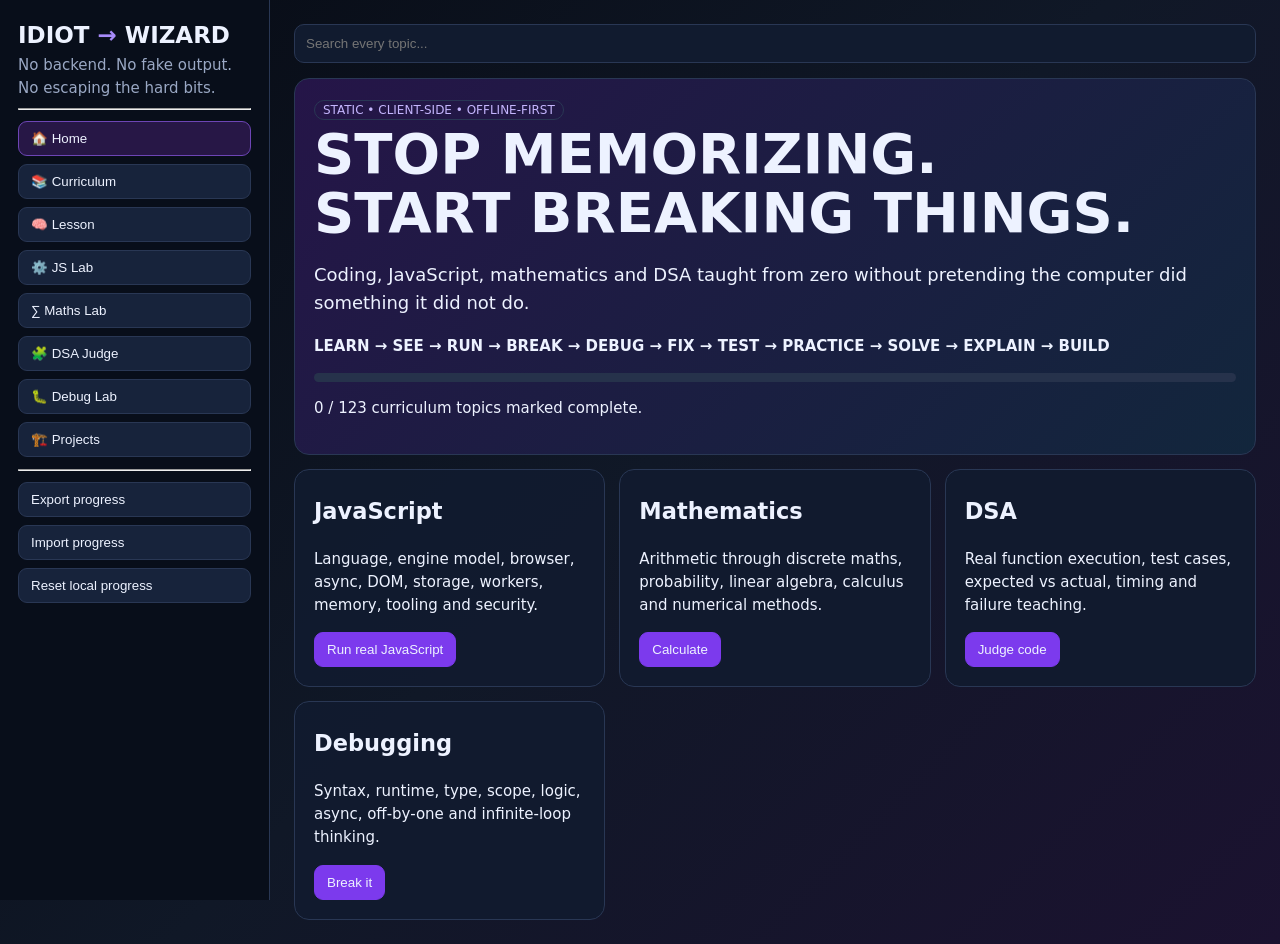
==== index.html @ e0aed378 "Connect lesson screen to exhaustive teaching system" ====
<!doctype html>
<html lang="en"><head>
<meta charset="utf-8"><meta name="viewport" content="width=device-width,initial-scale=1">
<meta name="theme-color" content="#101827"><link rel="manifest" href="manifest.json">
<title>IDIOT → WIZARD</title>
<style>
:root{--b:#09101e;--p:#111b2f;--p2:#17233b;--t:#edf2ff;--m:#9aa8c4;--a:#7c3aed;--g:#16a34a;--r:#dc2626;--l:#293754;--c:#070b14}
*{box-sizing:border-box}body{margin:0;background:linear-gradient(135deg,#070b14,#101827,#1b1230);color:var(--t);font:15px/1.55 system-ui,sans-serif}.app{display:grid;grid-template-columns:270px 1fr;min-height:100vh}.side{background:#080e1a;border-right:1px solid var(--l);padding:18px;position:sticky;top:0;height:100vh;overflow:auto}.logo{font-size:23px;font-weight:900}.logo i{color:#a78bfa;font-style:normal}.muted{color:var(--m)}nav button,.side>button{width:100%;text-align:left;margin:4px 0}.active{background:#271746;border-color:#6d45b5}button{background:var(--p2);color:var(--t);border:1px solid var(--l);padding:9px 12px;border-radius:9px;cursor:pointer}button:hover{filter:brightness(1.15)}.primary{background:var(--a);border-color:var(--a)}.main{padding:24px;max-width:1500px;width:100%;margin:auto}.top{display:flex;gap:8px;margin-bottom:15px}.search{flex:1;background:var(--p);color:var(--t);border:1px solid var(--l);border-radius:10px;padding:11px}.hero,.card{background:rgba(17,27,47,.9);border:1px solid var(--l);border-radius:15px;padding:19px;margin-bottom:14px}.hero{background:linear-gradient(135deg,#251548,#12263c)}h1{font-size:clamp(30px,5vw,56px);line-height:1.05;margin:4px 0 12px}h2{margin-top:5px}.grid{display:grid;grid-template-columns:repeat(auto-fit,minmax(260px,1fr));gap:14px}.grid .card{margin:0}.bar{height:9px;background:#26324b;border-radius:9px;overflow:hidden}.fill{height:100%;background:linear-gradient(90deg,#7c3aed,#16a34a)}.topic{display:flex;gap:10px;padding:10px;border-bottom:1px solid #202c45}.topic small{display:block;color:var(--m)}.pill{font-size:12px;color:#c4b5fd;border:1px solid var(--l);border-radius:99px;padding:2px 8px}.lab{display:grid;grid-template-columns:1fr 1fr;gap:12px}.editor,.out{width:100%;min-height:340px;background:var(--c);color:#d1fae5;border:1px solid var(--l);border-radius:10px;padding:13px;font:13px/1.5 ui-monospace,monospace}.out{white-space:pre-wrap;overflow:auto}.err{color:#fecaca}.ok{color:#bbf7d0}.field{width:100%;padding:10px;background:#0b1323;color:var(--t);border:1px solid var(--l);border-radius:8px}.math{display:grid;grid-template-columns:repeat(auto-fit,minmax(230px,1fr));gap:12px}.result{white-space:pre-wrap;background:#090f1b;border:1px solid var(--l);border-radius:9px;padding:11px;margin-top:9px}.lesson p{max-width:900px}.lesson pre,pre{background:var(--c);border:1px solid var(--l);border-radius:8px;padding:12px;overflow:auto}.hidden{display:none!important}@media(max-width:850px){.app{display:block}.side{position:relative;height:auto;border:0;border-bottom:1px solid var(--l)}.main{padding:12px}.lab{grid-template-columns:1fr}}
</style></head><body>
<div class="app"><aside class="side"><div class="logo">IDIOT <i>→</i> WIZARD</div><div class="muted">No backend. No fake output. No escaping the hard bits.</div><hr>
<nav id="nav"></nav><hr><button id="export">Export progress</button><button id="import">Import progress</button><input id="file" type="file" accept=".json" hidden><button id="reset">Reset local progress</button></aside>
<main class="main"><div class="top"><input id="search" class="search" placeholder="Search every topic..."></div><div id="view"></div></main></div>
<script>
const C={
JavaScript:[
["Programming foundations","values, expressions, statements, comments, strict mode, variables, let, const, var"],
["Types","undefined, null, boolean, number, bigint, string, symbol, object, typeof, primitives, references"],
["Operators","arithmetic, comparison, equality, logical, nullish coalescing, optional chaining, assignment, precedence"],
["Control flow","if, else, switch, ternary, while, do while, for, for of, for in, break, continue"],
["Functions","declarations, expressions, arrows, parameters, defaults, rest, return, callbacks, higher-order functions"],
["Scope and closures","lexical scope, block scope, function scope, hoisting, TDZ, closures, execution contexts"],
["Arrays","indexing, mutation, iteration, map, filter, reduce, find, some, every, sort, slice, splice, flat"],
["Strings and Unicode","UTF-16, code units, code points, graphemes, normalization, search, split, join, templates"],
["Objects","properties, computed keys, descriptors, spread, destructuring, getters, setters, property lookup"],
["this and classes","this binding, call, apply, bind, constructors, class fields, private fields, extends, super, static"],
["Numbers and Math","IEEE-754, NaN, Infinity, rounding, precision, Math, BigInt pitfalls"],
["Regular expressions","patterns, classes, groups, captures, lookarounds, flags, replace, exec"],
["Map and Set","Map, Set, WeakMap, WeakSet, iteration, equality, use cases"],
["Iterators and generators","iterator protocol, iterable protocol, generators, yield, delegation"],
["Symbols","symbols, well-known symbols, meta-programming hooks"],
["Errors","Error, TypeError, ReferenceError, SyntaxError, RangeError, throw, try catch finally"],
["Callbacks and timers","call stack, callbacks, timers, task queues, error propagation"],
["Promises","states, chaining, catch, finally, all, allSettled, race, any, rejection"],
["async and await","await, concurrency, sequential work, cancellation patterns, async errors"],
["Event loop","tasks, microtasks, rendering, queue ordering, scheduling"],
["Modules","ES modules, import/export, default/named exports, dynamic import, module graphs"],
["DOM","document, selectors, nodes, attributes, text, creation, removal, traversal"],
["Events","capture, target, bubble, delegation, passive listeners, custom events"],
["Forms","FormData, validation, input, change, submit, serialization"],
["Fetch and HTTP","requests, methods, headers, status codes, JSON, AbortController, CORS concepts"],
["Storage","localStorage, sessionStorage, serialization, quotas"],
["IndexedDB","databases, object stores, keys, transactions, indexes, async requests"],
["Web Workers","messages, worker errors, isolation, transferable objects"],
["Service workers and PWA","install, activate, fetch, Cache API, offline strategies"],
["Streams","ReadableStream, WritableStream, TransformStream, backpressure"],
["Web Crypto","randomness, digest, keys, security boundaries, password hashing limits"],
["WebSocket and WebRTC","persistent messaging, signaling, peer connections, data channels"],
["Intl","NumberFormat, DateTimeFormat, Collator, plural rules, localization"],
["Memory and garbage collection","reachability, garbage collection, leaks, profiling"],
["Proxy and Reflect","traps, invariants, reflection, meta-programming"],
["Typed arrays","ArrayBuffer, DataView, typed arrays, endianness, binary data"],
["Atomics and SharedArrayBuffer","shared memory, synchronization, races"],
["Node.js","runtime, process, fs, path, streams, events, HTTP server concepts"],
["npm and tooling","package.json, semver, dependencies, bundlers, linters, formatters, source maps"],
["Testing","assertions, unit, integration, fixtures, mocks, property-based thinking"],
["Performance","profiling, allocations, DOM cost, batching, debounce, throttle"],
["Security","XSS, injection, CSP, URL validation, dependency risk"]
],
Mathematics:[
["Arithmetic","integers, fractions, decimals, percentages, ratios, proportions, order of operations"],
["Factors and primes","divisibility, primes, composites, factorization, divisors, sieve"],
["GCD and LCM","Euclidean algorithm, extended Euclid, Bezout identity"],
["Modular arithmetic","congruence, addition, multiplication, powers, inverse, fast exponentiation"],
["Number theory","Fermat, Euler phi, CRT concepts, parity, divisibility proofs"],
["Algebra","expressions, equations, inequalities, absolute value, systems"],
["Functions","domain, range, composition, inverse, piecewise functions, graphs"],
["Sequences and series","arithmetic, geometric, sums, recurrence relations"],
["Exponents and logarithms","laws, roots, logarithms, change of base, growth"],
["Logic","propositions, truth tables, implication, equivalence, predicates, quantifiers"],
["Sets","union, intersection, difference, Cartesian product, power sets"],
["Relations","equivalence relations, partial orders, functions as relations"],
["Proof","direct proof, contradiction, contrapositive, induction, invariants"],
["Counting","sum rule, product rule, permutations, combinations, pigeonhole"],
["Recurrences","linear recurrences, recursion trees, substitution, Master theorem intuition"],
["Probability","sample spaces, conditional probability, Bayes, independence, expectation"],
["Random variables","PMF/PDF concepts, expectation, variance, covariance"],
["Distributions","Bernoulli, binomial, geometric, Poisson, normal, uniform"],
["Statistics","mean, median, mode, variance, standard deviation, quantiles, correlation"],
["Vectors","addition, scalar multiplication, dot product, norm, projection"],
["Matrices","operations, transpose, determinant, inverse, rank"],
["Linear systems","Gaussian elimination, row reduction, consistency"],
["Eigenvalues","characteristic polynomial, eigenvectors, diagonalization intuition"],
["Geometry","distance, lines, circles, polygons, coordinate geometry"],
["Trigonometry","radians, sine, cosine, tangent, identities, inverse trig"],
["Limits","continuity, algebraic limits, numerical approximation"],
["Derivatives","rules, chain rule, gradients, rates of change, optimization"],
["Integrals","antiderivatives, definite integrals, numerical integration"],
["Numerical methods","bisection, Newton-Raphson, finite differences, numerical error"],
["Optimization","local/global minima, convexity intuition, gradient methods"],
["Graph mathematics","vertices, edges, degree, paths, cycles, connectivity"],
["Binary and hexadecimal","bases, conversion, two's complement, bit representation"],
["Bitwise mathematics","masks, shifts, XOR, parity, powers of two"]
],
DSA:[
["Complexity","Big O, Omega, Theta, worst, average, best, amortized analysis"],
["Arrays","access, insertion, deletion, prefix sums, difference arrays"],
["Two pointers","opposite ends, fast/slow pointers, partitioning"],
["Sliding window","fixed and variable windows, frequency state"],
["Kadane algorithm","maximum subarray and invariant reasoning"],
["Strings","frequency tables, hashing, palindrome, anagrams"],
["Pattern matching","naive, KMP, Z algorithm, Rabin-Karp"],
["Linked lists","singly, doubly, circular, reversal, merging, cycle detection"],
["Stacks","LIFO, parsing, monotonic stacks, next greater element"],
["Queues and deques","FIFO, circular queues, monotonic deque"],
["Hashing","hash tables, collisions, load factor, maps and sets"],
["Heaps","min heap, max heap, heapify, priority queue"],
["Trees","traversals, recursion, height, balanced vs skewed"],
["BST","search, insertion, deletion, invariants"],
["AVL and red-black trees","rotations, balancing, complexity"],
["Tries","prefix search, autocomplete, string storage"],
["Fenwick tree","prefix aggregation and point updates"],
["Segment tree","range queries, updates, lazy propagation"],
["Graphs","adjacency list, matrix, directed, undirected, weighted"],
["BFS and DFS","traversal, components, parent trees, cycle detection"],
["Topological sorting","DAG ordering, Kahn, DFS ordering"],
["Shortest paths","Dijkstra, Bellman-Ford, Floyd-Warshall"],
["Minimum spanning tree","Kruskal, Prim, cut intuition"],
["Disjoint set union","union-find, path compression, union by size/rank"],
["Strongly connected components","Kosaraju, Tarjan concepts"],
["Bridges and articulation points","low-link values and graph vulnerability"],
["Brute force","systematic enumeration and pruning"],
["Divide and conquer","merge sort, quicksort, recurrence reasoning"],
["Greedy algorithms","exchange arguments, interval scheduling, heaps"],
["Backtracking","state, choice, constraint, undo"],
["Dynamic programming","state, transition, base case, memoization, tabulation"],
["Bitmask DP","subset states and transitions"],
["Randomized algorithms","random pivots, hashing, probability intuition"],
["Advanced graphs","flow, min-cut, matching, Euler/Hamilton concepts"],
["Advanced strings","rolling hash, suffix concepts, suffix array/tree concepts"],
["Computational geometry","orientation, cross product, intersections, convex hull"],
["Range and offline queries","sweep line, prefix methods, Mo's algorithm concept"],
["Advanced DP","digit DP, tree DP, interval DP, optimization patterns"]
],
Engineering:[
["Debugging","reproduce, isolate, classify, inspect, hypothesis, fix, regression test"],
["Testing strategy","unit, integration, end-to-end, edge cases, negative tests"],
["Property thinking","invariants, properties, randomized inputs, counterexamples"],
["Benchmarking","warmup, repetitions, variance, realistic workloads"],
["Code review","correctness, clarity, complexity, security, maintainability"],
["Git","working tree, staging, commits, branches, merge, rebase"],
["Accessibility","semantic HTML, keyboard access, labels, contrast, focus"],
["Web performance","network, parsing, layout, paint, caching, lazy work"],
["Architecture","separation of concerns, modules, boundaries, state management"],
["Capstones","calculator, parser, visualizer, graph tool, offline app"]
]};
const NAV=[["home","🏠 Home"],["curriculum","📚 Curriculum"],["lesson","🧠 Lesson"],["js","⚙️ JS Lab"],["math","∑ Maths Lab"],["dsa","🧩 DSA Judge"],["debug","🐛 Debug Lab"],["projects","🏗️ Projects"]];
let S={page:"home",done:JSON.parse(localStorage.getItem("iw_done")||"{}")};
function esc(x){return String(x).replace(/[&<>"]/g,function(c){return {"&":"&amp;","<":"&lt;",">":"&gt;",'"':"&quot;"}[c]})}
function save(){localStorage.setItem("iw_done",JSON.stringify(S.done))}
function go(p){S.page=p;render()}
window.go=go;
function nav(){document.querySelector("#nav").innerHTML=NAV.map(function(n){return '<button class="'+(S.page===n[0]?"active":"")+'" onclick="go(\''+n[0]+'\')">'+n[1]+'</button>'}).join("")}
function count(){let a=0,d=0;Object.values(C).forEach(function(xs){a+=xs.length;xs.forEach(function(x){if(S.done[x[0]])d++})});return [d,a,Math.round(100*d/a)]}
function home(){let q=count();return '<section class="hero"><span class="pill">STATIC • CLIENT-SIDE • OFFLINE-FIRST</span><h1>STOP MEMORIZING.<br>START BREAKING THINGS.</h1><p style="font-size:18px">Coding, JavaScript, mathematics and DSA taught from zero without pretending the computer did something it did not do.</p><p><b>LEARN → SEE → RUN → BREAK → DEBUG → FIX → TEST → PRACTICE → SOLVE → EXPLAIN → BUILD</b></p><div class="bar"><div class="fill" style="width:'+q[2]+'%"></div></div><p>'+q[0]+' / '+q[1]+' curriculum topics marked complete.</p></section><div class="grid"><div class="card"><h2>JavaScript</h2><p>Language, engine model, browser, async, DOM, storage, workers, memory, tooling and security.</p><button class="primary" onclick="go(\'js\')">Run real JavaScript</button></div><div class="card"><h2>Mathematics</h2><p>Arithmetic through discrete maths, probability, linear algebra, calculus and numerical methods.</p><button class="primary" onclick="go(\'math\')">Calculate</button></div><div class="card"><h2>DSA</h2><p>Real function execution, test cases, expected vs actual, timing and failure teaching.</p><button class="primary" onclick="go(\'dsa\')">Judge code</button></div><div class="card"><h2>Debugging</h2><p>Syntax, runtime, type, scope, logic, async, off-by-one and infinite-loop thinking.</p><button class="primary" onclick="go(\'debug\')">Break it</button></div></div>'}
function curriculum(){let search=(document.querySelector("#search").value||"").toLowerCase(),h='<div class="hero"><h1>Full curriculum map</h1><p>Every listed topic is a teachable target. Check it only when you can explain it and use it.</p></div>';Object.keys(C).forEach(function(area){h+='<section class="card"><h2>'+area+'</h2>';C[area].forEach(function(x){if(search&&!(area+" "+x[0]+" "+x[1]).toLowerCase().includes(search))return;let id=area+"::"+x[0];h+='<label class="topic"><input type="checkbox" '+(S.done[id]?"checked":"")+' data-id="'+esc(id)+'"><span><b>'+esc(x[0])+'</b><small>'+esc(x[1])+'</small></span></label>'});h+='</section>'});return h}
const mini={
"Programming foundations":["A program is a precise recipe. Values are ingredients, expressions are little machines producing values, and statements tell the machine to do something.","Idiot version: the computer is a very fast intern with zero ability to infer what you meant. Give it exact instructions.","Practice by changing one thing, predicting the result, then running it."],
"Complexity":["Complexity describes how resource use grows as input grows. O(n) means linear growth; O(log n) means the search space is repeatedly reduced.","Idiot version: one potato is easy. A thousand potatoes is where your algorithm reveals its personality.","Measure real code too: Big O is a model, not a stopwatch."],
"Proof":["A proof is a chain of justified statements. Direct proof, contradiction, contrapositive and induction are core tools.","Idiot version: you are not allowed to say 'trust me bro'.","Programming connection: invariants explain why loops and algorithms remain correct."],
"Debugging":["First reproduce. Then isolate. Then classify the failure. Then inspect values and control flow. Form a hypothesis, make the smallest fix, and run regression tests.","Idiot version: do not punch the computer. Interrogate it.","A stack trace is evidence, not an insult."]
};
function lesson(){return '<section class="card lesson"><span class="pill">IDIOT → WIZARD</span><h1>Full Teaching System</h1><p>Every JavaScript, Mathematics and DSA topic is taught with an idiot explanation, precise rule, practice task, trap and mastery check.</p><a class="primary" style="display:inline-block;text-decoration:none" href="learn.html">Open the full curriculum →</a></section>'}
function jsLab(){return '<section class="hero"><h1>JavaScript Lab</h1><p>Code executes inside a sandboxed Web Worker. Console output and errors come from the browser.</p></section><div class="lab"><div><textarea id="jscode" class="editor">console.log("Hello, wizard");\nconst nums=[1,2,3,4,5];\nconsole.log("sum =",nums.reduce((a,b)=>a+b,0));</textarea><p><button class="primary" id="runjs">▶ Run</button> <button id="stopjs">■ Stop</button> <button id="clearjs">Clear</button> <button id="asyncjs">Async example</button> <button id="badjs">Break it</button></p></div><div id="jsout" class="out">Ready.</div></div><section class="card" id="teacher"><b>Error teacher:</b> Run something wrong and I will classify the failure.</section>'}
function setupJS(){let w=null,code=document.querySelector("#jscode"),out=document.querySelector("#jsout"),teach=document.querySelector("#teacher");function stop(){if(w)w.terminate();w=null}document.querySelector("#runjs").onclick=function(){stop();out.className="out";out.textContent="Running...";let src='self.console={log:function(){postMessage({t:"log",v:[...arguments]})},warn:function(){postMessage({t:"warn",v:[...arguments]})},error:function(){postMessage({t:"error",v:[...arguments]})}};self.onmessage=async function(e){try{let AF=Object.getPrototypeOf(async function(){}).constructor;let r=await new AF(e.data)();postMessage({t:"done",v:r})}catch(x){postMessage({t:"err",n:x.name,m:x.message,s:x.stack})}}';w=new Worker(URL.createObjectURL(new Blob([src],{type:"text/javascript"})));w.onmessage=function(e){let m=e.data;if(m.t==="log"||m.t==="warn"||m.t==="error"){out.textContent+=(out.textContent==="Running..."?"":"\n")+m.t.toUpperCase()+": "+m.v.map(function(x){return typeof x==="object"?JSON.stringify(x):String(x)}).join(" ")}else if(m.t==="done"){out.textContent+="\nDONE";out.className="out ok"}else{out.textContent="✖ "+m.n+": "+m.m+"\n\n"+m.s;out.className="out err";teach.innerHTML="<b>Error teacher:</b> "+teachError(m.n,m.m)}};w.postMessage(code.value)};document.querySelector("#stopjs").onclick=function(){stop();out.textContent="Stopped."};document.querySelector("#clearjs").onclick=function(){out.textContent=""};document.querySelector("#asyncjs").onclick=function(){code.value='console.log("A");\nPromise.resolve().then(()=>console.log("microtask"));\nsetTimeout(()=>console.log("task"),0);\nconsole.log("B");'};document.querySelector("#badjs").onclick=function(){code.value='const n=42;\nconsole.log(n.toUpperCase());'}}
function teachError(n,m){if(n==="SyntaxError")return"Syntax error: the parser cannot understand the program. Check brackets, quotes, punctuation and keywords.";if(n==="ReferenceError")return"Reference error: the name is unavailable in this scope. Check spelling, declaration and TDZ.";if(n==="TypeError")return"Type error: the value does not support that operation. Inspect typeof and the actual value.";return"Runtime failure: read the first useful stack frame, identify the operation that failed, inspect inputs, then make the smallest fix."}
function mathLab(){return '<section class="hero"><h1>Maths Lab</h1><p>Actual calculations: the browser computes these results.</p></section><div class="math"><section class="card"><h2>GCD / LCM</h2><input id="ga" class="field" value="84"><input id="gb" class="field" value="30" style="margin-top:7px"><button class="primary" onclick="calcGcd()">Calculate</button><div id="gr" class="result"></div></section><section class="card"><h2>Prime / factors</h2><input id="pn" class="field" value="360"><button class="primary" onclick="calcPrime()">Calculate</button><div id="pr" class="result"></div></section><section class="card"><h2>n choose k</h2><input id="nn" class="field" value="10"><input id="nk" class="field" value="3" style="margin-top:7px"><button class="primary" onclick="calcComb()">Calculate</button><div id="nr" class="result"></div></section><section class="card"><h2>Quadratic</h2><input id="qa" class="field" value="1"><input id="qb" class="field" value="-5" style="margin-top:7px"><input id="qc" class="field" value="6" style="margin-top:7px"><button class="primary" onclick="calcQuad()">Solve</button><div id="qr" class="result"></div></section><section class="card"><h2>Modular power</h2><input id="ma" class="field" value="7"><input id="mb" class="field" value="128" style="margin-top:7px"><input id="mm" class="field" value="13" style="margin-top:7px"><button class="primary" onclick="calcMod()">Calculate</button><div id="mr" class="result"></div></section><section class="card"><h2>Statistics</h2><input id="st" class="field" value="2,4,4,7,9,10"><button class="primary" onclick="calcStats()">Calculate</button><div id="sr" class="result"></div></section><section class="card"><h2>2×2 matrix</h2><input id="mx" class="field" value="1,2,3,4"><button class="primary" onclick="calcMatrix()">Calculate</button><div id="xr" class="result"></div></section><section class="card"><h2>Binary / hex / bitwise</h2><input id="bi" class="field" value="42"><button class="primary" onclick="calcBits()">Convert</button><div id="br" class="result"></div></section></div>'}
function igcd(a,b){a=Math.abs(a);b=Math.abs(b);while(b){let t=a%b;a=b;b=t}return a}
function calcGcd(){let a=+ga.value,b=+gb.value,g=igcd(a,b);gr.textContent="gcd = "+g+"\nlcm = "+(g?Math.abs(a/g*b):0)}
function isprime(n){if(n<2||!Number.isInteger(n))return false;for(let i=2;i*i<=n;i++)if(n%i===0)return false;return true}
function calcPrime(){let n=+pn.value,o=n,f=[];for(let d=2;d*d<=n;d++)while(n%d===0){f.push(d);n/=d}if(n>1)f.push(n);pr.textContent="prime = "+isprime(o)+"\nfactors = "+(f.join(" × ")||"none")}
function calcComb(){let n=+nn.value,k=+nk.value;if(!Number.isInteger(n)||!Number.isInteger(k)||n<0||k<0||k>n)return nr.textContent="Invalid n or k";k=Math.min(k,n-k);let r=1;for(let i=1;i<=k;i++)r=r*(n-k+i)/i;nr.textContent="C(n,k) = "+r}
function calcQuad(){let a=+qa.value,b=+qb.value,c=+qc.value,d=b*b-4*a*c;if(!a)return qr.textContent=b?"x = "+(-c/b):"Not an equation";if(d<0)return qr.textContent="No real roots. Discriminant = "+d;qr.textContent="x1 = "+((-b+Math.sqrt(d))/(2*a))+"\nx2 = "+((-b-Math.sqrt(d))/(2*a))}
function calcMod(){try{let a=BigInt(ma.value),b=BigInt(mb.value),m=BigInt(mm.value),r=1n;a=((a%m)+m)%m;while(b){if(b%2n)r=r*a%m;a=a*a%m;b/=2n}mr.textContent=String(r)}catch(e){mr.textContent=e.message}}
function calcStats(){let a=st.value.split(",").map(Number).filter(Number.isFinite).sort((x,y)=>x-y);if(!a.length)return sr.textContent="No numbers";let mean=a.reduce((x,y)=>x+y,0)/a.length;let med=a.length%2?a[a.length>>1]:(a[a.length/2-1]+a[a.length/2])/2;sr.textContent="n = "+a.length+"\nmean = "+mean+"\nmedian = "+med+"\nmin = "+a[0]+"\nmax = "+a[a.length-1]}
function calcMatrix(){let a=mx.value.split(",").map(Number);if(a.length!==4)return xr.textContent="Enter 4 numbers";let d=a[0]*a[3]-a[1]*a[2];xr.textContent="det = "+d+(d?"\ninverse = [["+a[3]/d+","+(-a[1]/d)+"],["+(-a[2]/d)+","+a[0]/d+"]]":"\nNo inverse: singular matrix")}
function calcBits(){let n=BigInt(bi.value);br.textContent="decimal = "+n+"\nbinary = "+n.toString(2)+"\nhex = 0x"+n.toString(16)+"\nlow bit = "+(n&1n)+"\nleft shift 1 = "+(n<<1n)}
function dsaLab(){return '<section class="hero"><h1>DSA Judge</h1><p>Real execution against visible tests. Because this is static, tests are intentionally not advertised as secret.</p></section><section class="card"><h2>Challenge: maximum subarray</h2><p>Write <code>maxSubarray(a)</code>. Return the largest sum of a non-empty contiguous subarray.</p><textarea id="dcode" class="editor">function maxSubarray(a){\n let best=a[0],cur=a[0];\n for(let i=1;i<a.length;i++){cur=Math.max(a[i],cur+a[i]);best=Math.max(best,cur)}\n return best;\n}</textarea><p><button class="primary" id="rund">Run tests</button> <button id="breakd">Break it</button></p><div id="dout" class="result">No tests yet.</div></section>'}
function setupDsa(){document.querySelector("#rund").onclick=function(){try{let f=new Function(document.querySelector("#dcode").value+";return maxSubarray")(),tests=[[[1],1],[[-2,1,-3,4,-1,2,1,-5,4],6],[[-5,-2,-8],-2],[[5,4,-1,7,8],23],[[0,0,0],0]],pass=0,lines=[];tests.forEach(function(t){let st=performance.now(),got=f(t[0].slice()),ms=performance.now()-st,ok=Object.is(got,t[1]);if(ok)pass++;lines.push((ok?"✓":"✖")+" input="+JSON.stringify(t[0])+" expected="+t[1]+" actual="+got+" time="+ms.toFixed(3)+"ms")});dout.textContent=lines.join("\n")+"\n\n"+pass+"/"+tests.length+" passed";dout.className="result "+(pass===tests.length?"ok":"err")}catch(e){dout.textContent=e.name+": "+e.message+"\n"+e.stack;dout.className="result err"}};document.querySelector("#breakd").onclick=function(){document.querySelector("#dcode").value=document.querySelector("#dcode").value.replace("cur+a[i]","cur-a[i]")}}
function debug(){return '<section class="hero"><h1>Debugging Lab</h1><p>Do not panic. Classify the corpse.</p></section><div class="grid">'+[["Syntax","const x = 3\\nconsole.log(x","Parser cannot build a valid program. Check punctuation and delimiters."],["Reference","console.log(total)\\nlet total=10","The name is unavailable at that point; declarations and TDZ matter."],["Type","(42).toUpperCase()","The value is a number, not a string. Inspect the type and API."],["Logic","function even(n){return n%2===1}","It runs. It is wrong. Tests catch this."],["Off-by-one","for(let i=0;i<=arr.length;i++)","The final valid index is length-1."],["Infinite loop","while(i<10){console.log(i)}","The loop condition never changes because progress is missing."]].map(function(x){return '<section class="card"><h2>'+x[0]+'</h2><pre>'+x[1]+'</pre><p>'+x[2]+'</p></section>'}).join("")+'</div>'}
function projects(){let p=["Expression parser","Sorting visualizer","Graph traversal explorer","Pathfinding tool","Autocomplete trie","LRU cache","Mini test runner","Statistics workbench","Matrix toolkit","Offline notes app","HTTP inspector mock","Algorithm benchmarker"];return '<section class="hero"><h1>Projects</h1><p>Build things that force the concepts to become real.</p></section><div class="grid">'+p.map(function(x,i){return '<section class="card"><span class="pill">PROJECT '+(i+1)+'</span><h2>'+x+'</h2><p>Requirements: design → implement → edge cases → tests → benchmark → explain complexity → refactor.</p></section>'}).join("")+'</div>'}
function render(){nav();let v=document.querySelector("#view");if(S.page==="home")v.innerHTML=home();else if(S.page==="curriculum")v.innerHTML=curriculum();else if(S.page==="lesson")v.innerHTML=lesson();else if(S.page==="js")v.innerHTML=jsLab();else if(S.page==="math")v.innerHTML=mathLab();else if(S.page==="dsa")v.innerHTML=dsaLab();else if(S.page==="debug")v.innerHTML=debug();else v.innerHTML=projects();if(S.page==="curriculum")document.querySelectorAll("[data-id]").forEach(function(x){x.onchange=function(){if(x.checked)S.done[x.dataset.id]=true;else delete S.done[x.dataset.id];save();render()}});if(S.page==="js")setupJS();if(S.page==="dsa")setupDsa()}
document.querySelector("#search").oninput=function(){if(S.page!=="curriculum")S.page="curriculum";render()};document.querySelector("#export").onclick=function(){let a=document.createElement("a");a.href=URL.createObjectURL(new Blob([JSON.stringify(S)],{type:"application/json"}));a.download="idiot-wizard-progress.json";a.click()};document.querySelector("#import").onclick=function(){document.querySelector("#file").click()};document.querySelector("#file").onchange=function(e){let f=e.target.files[0];if(!f)return;let r=new FileReader();r.onload=function(){try{let x=JSON.parse(r.result);S.done=x.done||{};save();render()}catch(_){alert("Invalid progress JSON")}};r.readAsText(f)};document.querySelector("#reset").onclick=function(){if(confirm("Erase local progress?")){S.done={};save();render()}};if("serviceWorker"in navigator)navigator.serviceWorker.register("service-worker.js").catch(function(){});render();
</script></body></html>
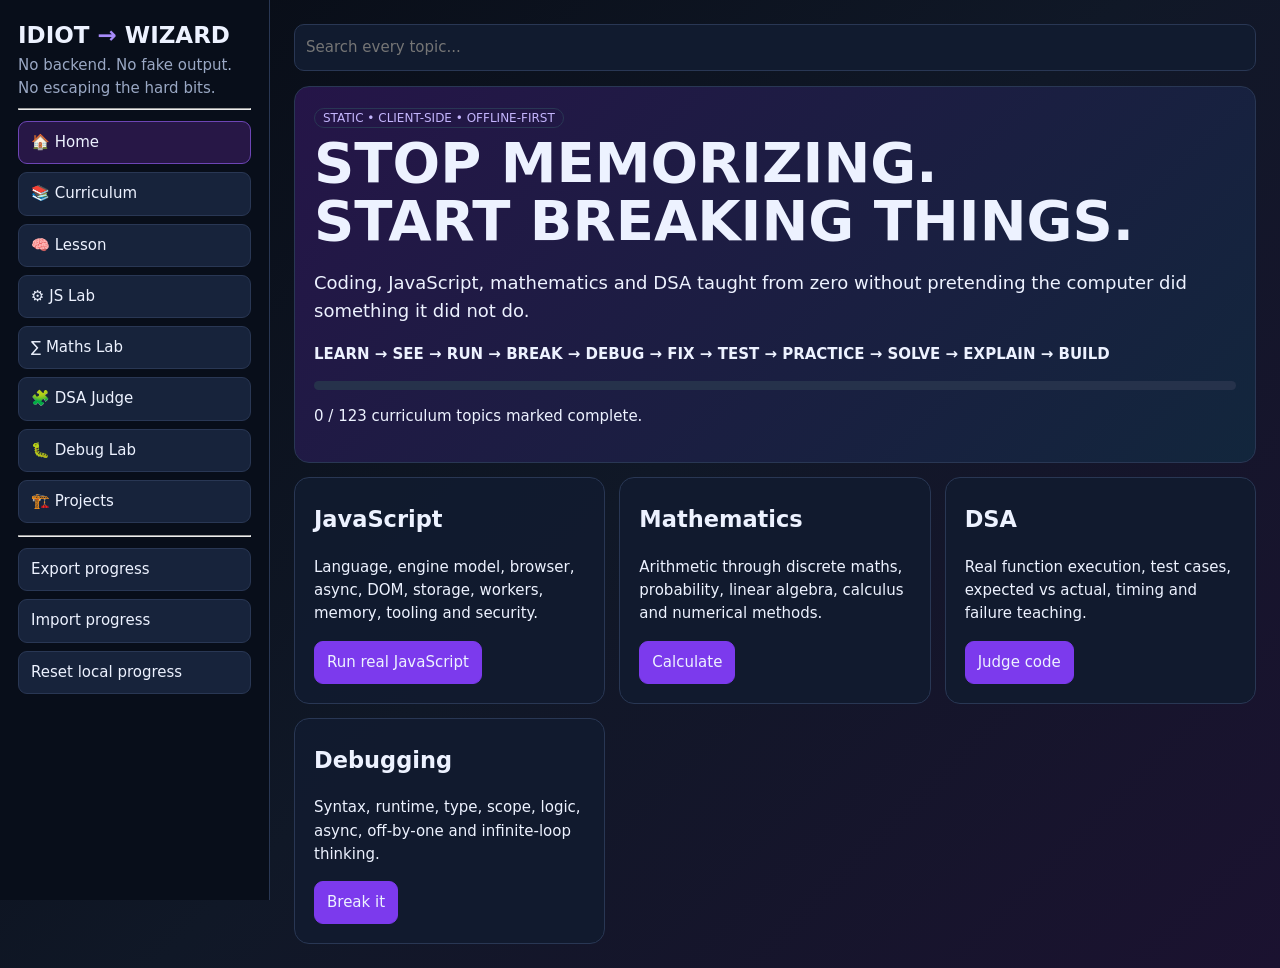
==== commit f60d4fda: "Make homepage responsive across phones tablets and desktops" ====
--- a/index.html
+++ b/index.html
@@ -6,6 +6,25 @@
 <style>
 :root{--b:#09101e;--p:#111b2f;--p2:#17233b;--t:#edf2ff;--m:#9aa8c4;--a:#7c3aed;--g:#16a34a;--r:#dc2626;--l:#293754;--c:#070b14}
 *{box-sizing:border-box}body{margin:0;background:linear-gradient(135deg,#070b14,#101827,#1b1230);color:var(--t);font:15px/1.55 system-ui,sans-serif}.app{display:grid;grid-template-columns:270px 1fr;min-height:100vh}.side{background:#080e1a;border-right:1px solid var(--l);padding:18px;position:sticky;top:0;height:100vh;overflow:auto}.logo{font-size:23px;font-weight:900}.logo i{color:#a78bfa;font-style:normal}.muted{color:var(--m)}nav button,.side>button{width:100%;text-align:left;margin:4px 0}.active{background:#271746;border-color:#6d45b5}button{background:var(--p2);color:var(--t);border:1px solid var(--l);padding:9px 12px;border-radius:9px;cursor:pointer}button:hover{filter:brightness(1.15)}.primary{background:var(--a);border-color:var(--a)}.main{padding:24px;max-width:1500px;width:100%;margin:auto}.top{display:flex;gap:8px;margin-bottom:15px}.search{flex:1;background:var(--p);color:var(--t);border:1px solid var(--l);border-radius:10px;padding:11px}.hero,.card{background:rgba(17,27,47,.9);border:1px solid var(--l);border-radius:15px;padding:19px;margin-bottom:14px}.hero{background:linear-gradient(135deg,#251548,#12263c)}h1{font-size:clamp(30px,5vw,56px);line-height:1.05;margin:4px 0 12px}h2{margin-top:5px}.grid{display:grid;grid-template-columns:repeat(auto-fit,minmax(260px,1fr));gap:14px}.grid .card{margin:0}.bar{height:9px;background:#26324b;border-radius:9px;overflow:hidden}.fill{height:100%;background:linear-gradient(90deg,#7c3aed,#16a34a)}.topic{display:flex;gap:10px;padding:10px;border-bottom:1px solid #202c45}.topic small{display:block;color:var(--m)}.pill{font-size:12px;color:#c4b5fd;border:1px solid var(--l);border-radius:99px;padding:2px 8px}.lab{display:grid;grid-template-columns:1fr 1fr;gap:12px}.editor,.out{width:100%;min-height:340px;background:var(--c);color:#d1fae5;border:1px solid var(--l);border-radius:10px;padding:13px;font:13px/1.5 ui-monospace,monospace}.out{white-space:pre-wrap;overflow:auto}.err{color:#fecaca}.ok{color:#bbf7d0}.field{width:100%;padding:10px;background:#0b1323;color:var(--t);border:1px solid var(--l);border-radius:8px}.math{display:grid;grid-template-columns:repeat(auto-fit,minmax(230px,1fr));gap:12px}.result{white-space:pre-wrap;background:#090f1b;border:1px solid var(--l);border-radius:9px;padding:11px;margin-top:9px}.lesson p{max-width:900px}.lesson pre,pre{background:var(--c);border:1px solid var(--l);border-radius:8px;padding:12px;overflow:auto}.hidden{display:none!important}@media(max-width:850px){.app{display:block}.side{position:relative;height:auto;border:0;border-bottom:1px solid var(--l)}.main{padding:12px}.lab{grid-template-columns:1fr}}
+</style><style id="responsive-idiot-wizard">
+html{font-size:16px;scroll-behavior:smooth}html,body{min-width:0;max-width:100%;overflow-x:hidden}body{-webkit-text-size-adjust:100%;padding-bottom:env(safe-area-inset-bottom,0px)}img,svg,canvas,video,iframe{max-width:100%;height:auto}pre{max-width:100%;overflow:auto;-webkit-overflow-scrolling:touch;white-space:pre-wrap;overflow-wrap:anywhere}table{display:block;max-width:100%;overflow-x:auto;-webkit-overflow-scrolling:touch}button,input,select,textarea{font:inherit;max-width:100%}textarea{resize:vertical}
+@media(max-width:850px){
+ .app{display:block!important}
+ .side{position:sticky!important;top:0!important;z-index:50;height:auto!important;max-height:46vh!important;overflow:auto!important;border-right:0!important;border-bottom:1px solid var(--l)!important;padding:12px!important}
+ .side nav{display:grid;grid-template-columns:repeat(2,minmax(0,1fr));gap:6px}
+ .side nav button,.side>button{margin:0!important;min-height:44px}
+ .main{max-width:none!important;width:100%!important;padding:12px!important}
+ .top{position:sticky;top:0;z-index:40;background:rgba(9,16,30,.94);padding:6px 0}
+ .grid,.math{grid-template-columns:1fr!important}
+ .lab{grid-template-columns:1fr!important}
+ .editor,.out{min-height:260px!important}
+}
+@media(max-width:600px){
+ body{font-size:14px}.side{max-height:52vh!important}.logo{font-size:20px}.main{padding:10px!important}
+ h1{font-size:clamp(28px,10vw,42px)!important}h2{font-size:22px}.hero,.card{padding:14px!important;border-radius:12px!important}
+ button,.field,input,select,textarea{min-height:44px}.search{min-height:44px}.editor,.out{min-height:220px!important;font-size:12px!important;padding:10px!important}
+}
+@media(max-width:380px){.side nav{grid-template-columns:1fr}.main{padding:8px!important}.hero,.card{padding:12px!important}}
 </style></head><body>
 <div class="app"><aside class="side"><div class="logo">IDIOT <i>→</i> WIZARD</div><div class="muted">No backend. No fake output. No escaping the hard bits.</div><hr>
 <nav id="nav"></nav><hr><button id="export">Export progress</button><button id="import">Import progress</button><input id="file" type="file" accept=".json" hidden><button id="reset">Reset local progress</button></aside>
@@ -159,7 +178,7 @@
 "Proof":["A proof is a chain of justified statements. Direct proof, contradiction, contrapositive and induction are core tools.","Idiot version: you are not allowed to say 'trust me bro'.","Programming connection: invariants explain why loops and algorithms remain correct."],
 "Debugging":["First reproduce. Then isolate. Then classify the failure. Then inspect values and control flow. Form a hypothesis, make the smallest fix, and run regression tests.","Idiot version: do not punch the computer. Interrogate it.","A stack trace is evidence, not an insult."]
 };
-function lesson(){return '<section class="card lesson"><span class="pill">IDIOT → WIZARD</span><h1>Full Teaching System</h1><p>Every JavaScript, Mathematics and DSA topic is taught with an idiot explanation, precise rule, practice task, trap and mastery check.</p><a class="primary" style="display:inline-block;text-decoration:none" href="learn.html">Open the full curriculum →</a></section>'}
+function lesson(){return '<section class="card lesson"><span class="pill">IDIOT → WIZARD</span><h1>Full Teaching System</h1><p>Every JavaScript, Mathematics and DSA topic is taught with an idiot explanation, precise rule, practice task, trap and mastery check.</p><a class="primary" style="display:inline-block;text-decoration:none" href="learn.html">Open the full curriculum →</a></section><a class="primary" style="display:inline-block;text-decoration:none;margin-left:8px" href="practical.html">Open the real practical lab →</a></section>'}
 function jsLab(){return '<section class="hero"><h1>JavaScript Lab</h1><p>Code executes inside a sandboxed Web Worker. Console output and errors come from the browser.</p></section><div class="lab"><div><textarea id="jscode" class="editor">console.log("Hello, wizard");\nconst nums=[1,2,3,4,5];\nconsole.log("sum =",nums.reduce((a,b)=>a+b,0));</textarea><p><button class="primary" id="runjs">▶ Run</button> <button id="stopjs">■ Stop</button> <button id="clearjs">Clear</button> <button id="asyncjs">Async example</button> <button id="badjs">Break it</button></p></div><div id="jsout" class="out">Ready.</div></div><section class="card" id="teacher"><b>Error teacher:</b> Run something wrong and I will classify the failure.</section>'}
 function setupJS(){let w=null,code=document.querySelector("#jscode"),out=document.querySelector("#jsout"),teach=document.querySelector("#teacher");function stop(){if(w)w.terminate();w=null}document.querySelector("#runjs").onclick=function(){stop();out.className="out";out.textContent="Running...";let src='self.console={log:function(){postMessage({t:"log",v:[...arguments]})},warn:function(){postMessage({t:"warn",v:[...arguments]})},error:function(){postMessage({t:"error",v:[...arguments]})}};self.onmessage=async function(e){try{let AF=Object.getPrototypeOf(async function(){}).constructor;let r=await new AF(e.data)();postMessage({t:"done",v:r})}catch(x){postMessage({t:"err",n:x.name,m:x.message,s:x.stack})}}';w=new Worker(URL.createObjectURL(new Blob([src],{type:"text/javascript"})));w.onmessage=function(e){let m=e.data;if(m.t==="log"||m.t==="warn"||m.t==="error"){out.textContent+=(out.textContent==="Running..."?"":"\n")+m.t.toUpperCase()+": "+m.v.map(function(x){return typeof x==="object"?JSON.stringify(x):String(x)}).join(" ")}else if(m.t==="done"){out.textContent+="\nDONE";out.className="out ok"}else{out.textContent="✖ "+m.n+": "+m.m+"\n\n"+m.s;out.className="out err";teach.innerHTML="<b>Error teacher:</b> "+teachError(m.n,m.m)}};w.postMessage(code.value)};document.querySelector("#stopjs").onclick=function(){stop();out.textContent="Stopped."};document.querySelector("#clearjs").onclick=function(){out.textContent=""};document.querySelector("#asyncjs").onclick=function(){code.value='console.log("A");\nPromise.resolve().then(()=>console.log("microtask"));\nsetTimeout(()=>console.log("task"),0);\nconsole.log("B");'};document.querySelector("#badjs").onclick=function(){code.value='const n=42;\nconsole.log(n.toUpperCase());'}}
 function teachError(n,m){if(n==="SyntaxError")return"Syntax error: the parser cannot understand the program. Check brackets, quotes, punctuation and keywords.";if(n==="ReferenceError")return"Reference error: the name is unavailable in this scope. Check spelling, declaration and TDZ.";if(n==="TypeError")return"Type error: the value does not support that operation. Inspect typeof and the actual value.";return"Runtime failure: read the first useful stack frame, identify the operation that failed, inspect inputs, then make the smallest fix."}
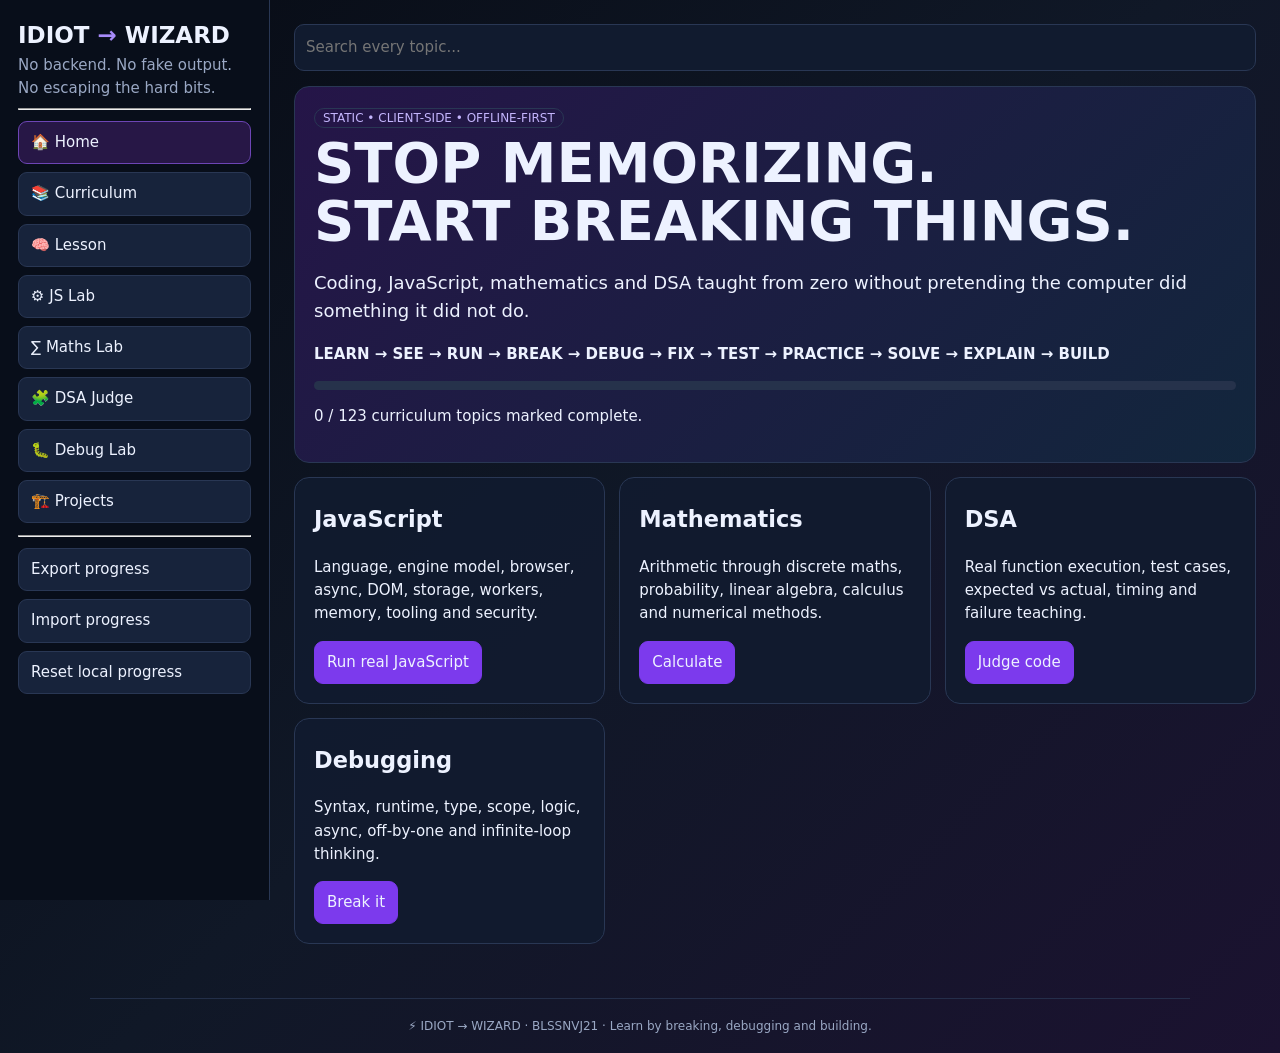
==== commit 41c2dacb: "seo: upgrade metadata and PWA integration in index.html" ====
--- a/index.html
+++ b/index.html
@@ -1,8 +1,28 @@
 <!doctype html>
 <html lang="en"><head>
 <meta charset="utf-8"><meta name="viewport" content="width=device-width,initial-scale=1">
-<meta name="theme-color" content="#101827"><link rel="manifest" href="manifest.json">
-<title>IDIOT → WIZARD</title>
+<meta name="description" content="IDIOT → WIZARD is an offline-first learning studio for JavaScript, mathematics, DSA, debugging and practical programming.">
+<meta name="keywords" content="JavaScript, learn JavaScript, DSA, data structures, algorithms, mathematics, programming, debugging, coding practice, PWA">
+<meta name="author" content="BLSSNVJ21">
+<meta name="creator" content="BLSSNVJ21">
+<meta name="application-name" content="IDIOT → WIZARD">
+<meta name="robots" content="index,follow,max-image-preview:large,max-snippet:-1,max-video-preview:-1">
+<meta name="referrer" content="strict-origin-when-cross-origin">
+<meta property="og:type" content="website">
+<meta property="og:site_name" content="IDIOT → WIZARD">
+<meta property="og:title" content="IDIOT → WIZARD — Learn JavaScript, Maths & DSA">
+<meta property="og:description" content="Learn JavaScript, Maths & DSA by breaking, debugging and building.">
+<meta property="og:image" content="icon.svg">
+<meta name="twitter:card" content="summary">
+<meta name="twitter:title" content="IDIOT → WIZARD — Learn JavaScript, Maths & DSA">
+<meta name="twitter:description" content="Learn JavaScript, Maths & DSA by breaking, debugging and building.">
+<meta name="twitter:image" content="icon.svg">
+<meta name="theme-color" content="#101827">
+<link rel="manifest" href="manifest.json">
+<link rel="icon" href="icon.svg" type="image/svg+xml">
+<link rel="apple-touch-icon" href="icon.svg">
+
+<title>IDIOT → WIZARD — Learn JavaScript, Maths & DSA</title>
 <style>
 :root{--b:#09101e;--p:#111b2f;--p2:#17233b;--t:#edf2ff;--m:#9aa8c4;--a:#7c3aed;--g:#16a34a;--r:#dc2626;--l:#293754;--c:#070b14}
 *{box-sizing:border-box}body{margin:0;background:linear-gradient(135deg,#070b14,#101827,#1b1230);color:var(--t);font:15px/1.55 system-ui,sans-serif}.app{display:grid;grid-template-columns:270px 1fr;min-height:100vh}.side{background:#080e1a;border-right:1px solid var(--l);padding:18px;position:sticky;top:0;height:100vh;overflow:auto}.logo{font-size:23px;font-weight:900}.logo i{color:#a78bfa;font-style:normal}.muted{color:var(--m)}nav button,.side>button{width:100%;text-align:left;margin:4px 0}.active{background:#271746;border-color:#6d45b5}button{background:var(--p2);color:var(--t);border:1px solid var(--l);padding:9px 12px;border-radius:9px;cursor:pointer}button:hover{filter:brightness(1.15)}.primary{background:var(--a);border-color:var(--a)}.main{padding:24px;max-width:1500px;width:100%;margin:auto}.top{display:flex;gap:8px;margin-bottom:15px}.search{flex:1;background:var(--p);color:var(--t);border:1px solid var(--l);border-radius:10px;padding:11px}.hero,.card{background:rgba(17,27,47,.9);border:1px solid var(--l);border-radius:15px;padding:19px;margin-bottom:14px}.hero{background:linear-gradient(135deg,#251548,#12263c)}h1{font-size:clamp(30px,5vw,56px);line-height:1.05;margin:4px 0 12px}h2{margin-top:5px}.grid{display:grid;grid-template-columns:repeat(auto-fit,minmax(260px,1fr));gap:14px}.grid .card{margin:0}.bar{height:9px;background:#26324b;border-radius:9px;overflow:hidden}.fill{height:100%;background:linear-gradient(90deg,#7c3aed,#16a34a)}.topic{display:flex;gap:10px;padding:10px;border-bottom:1px solid #202c45}.topic small{display:block;color:var(--m)}.pill{font-size:12px;color:#c4b5fd;border:1px solid var(--l);border-radius:99px;padding:2px 8px}.lab{display:grid;grid-template-columns:1fr 1fr;gap:12px}.editor,.out{width:100%;min-height:340px;background:var(--c);color:#d1fae5;border:1px solid var(--l);border-radius:10px;padding:13px;font:13px/1.5 ui-monospace,monospace}.out{white-space:pre-wrap;overflow:auto}.err{color:#fecaca}.ok{color:#bbf7d0}.field{width:100%;padding:10px;background:#0b1323;color:var(--t);border:1px solid var(--l);border-radius:8px}.math{display:grid;grid-template-columns:repeat(auto-fit,minmax(230px,1fr));gap:12px}.result{white-space:pre-wrap;background:#090f1b;border:1px solid var(--l);border-radius:9px;padding:11px;margin-top:9px}.lesson p{max-width:900px}.lesson pre,pre{background:var(--c);border:1px solid var(--l);border-radius:8px;padding:12px;overflow:auto}.hidden{display:none!important}@media(max-width:850px){.app{display:block}.side{position:relative;height:auto;border:0;border-bottom:1px solid var(--l)}.main{padding:12px}.lab{grid-template-columns:1fr}}
@@ -199,4 +219,5 @@
 function projects(){let p=["Expression parser","Sorting visualizer","Graph traversal explorer","Pathfinding tool","Autocomplete trie","LRU cache","Mini test runner","Statistics workbench","Matrix toolkit","Offline notes app","HTTP inspector mock","Algorithm benchmarker"];return '<section class="hero"><h1>Projects</h1><p>Build things that force the concepts to become real.</p></section><div class="grid">'+p.map(function(x,i){return '<section class="card"><span class="pill">PROJECT '+(i+1)+'</span><h2>'+x+'</h2><p>Requirements: design → implement → edge cases → tests → benchmark → explain complexity → refactor.</p></section>'}).join("")+'</div>'}
 function render(){nav();let v=document.querySelector("#view");if(S.page==="home")v.innerHTML=home();else if(S.page==="curriculum")v.innerHTML=curriculum();else if(S.page==="lesson")v.innerHTML=lesson();else if(S.page==="js")v.innerHTML=jsLab();else if(S.page==="math")v.innerHTML=mathLab();else if(S.page==="dsa")v.innerHTML=dsaLab();else if(S.page==="debug")v.innerHTML=debug();else v.innerHTML=projects();if(S.page==="curriculum")document.querySelectorAll("[data-id]").forEach(function(x){x.onchange=function(){if(x.checked)S.done[x.dataset.id]=true;else delete S.done[x.dataset.id];save();render()}});if(S.page==="js")setupJS();if(S.page==="dsa")setupDsa()}
 document.querySelector("#search").oninput=function(){if(S.page!=="curriculum")S.page="curriculum";render()};document.querySelector("#export").onclick=function(){let a=document.createElement("a");a.href=URL.createObjectURL(new Blob([JSON.stringify(S)],{type:"application/json"}));a.download="idiot-wizard-progress.json";a.click()};document.querySelector("#import").onclick=function(){document.querySelector("#file").click()};document.querySelector("#file").onchange=function(e){let f=e.target.files[0];if(!f)return;let r=new FileReader();r.onload=function(){try{let x=JSON.parse(r.result);S.done=x.done||{};save();render()}catch(_){alert("Invalid progress JSON")}};r.readAsText(f)};document.querySelector("#reset").onclick=function(){if(confirm("Erase local progress?")){S.done={};save();render()}};if("serviceWorker"in navigator)navigator.serviceWorker.register("service-worker.js").catch(function(){});render();
-</script></body></html>+</script><script src="pwa.js"></script>
+</body></html>
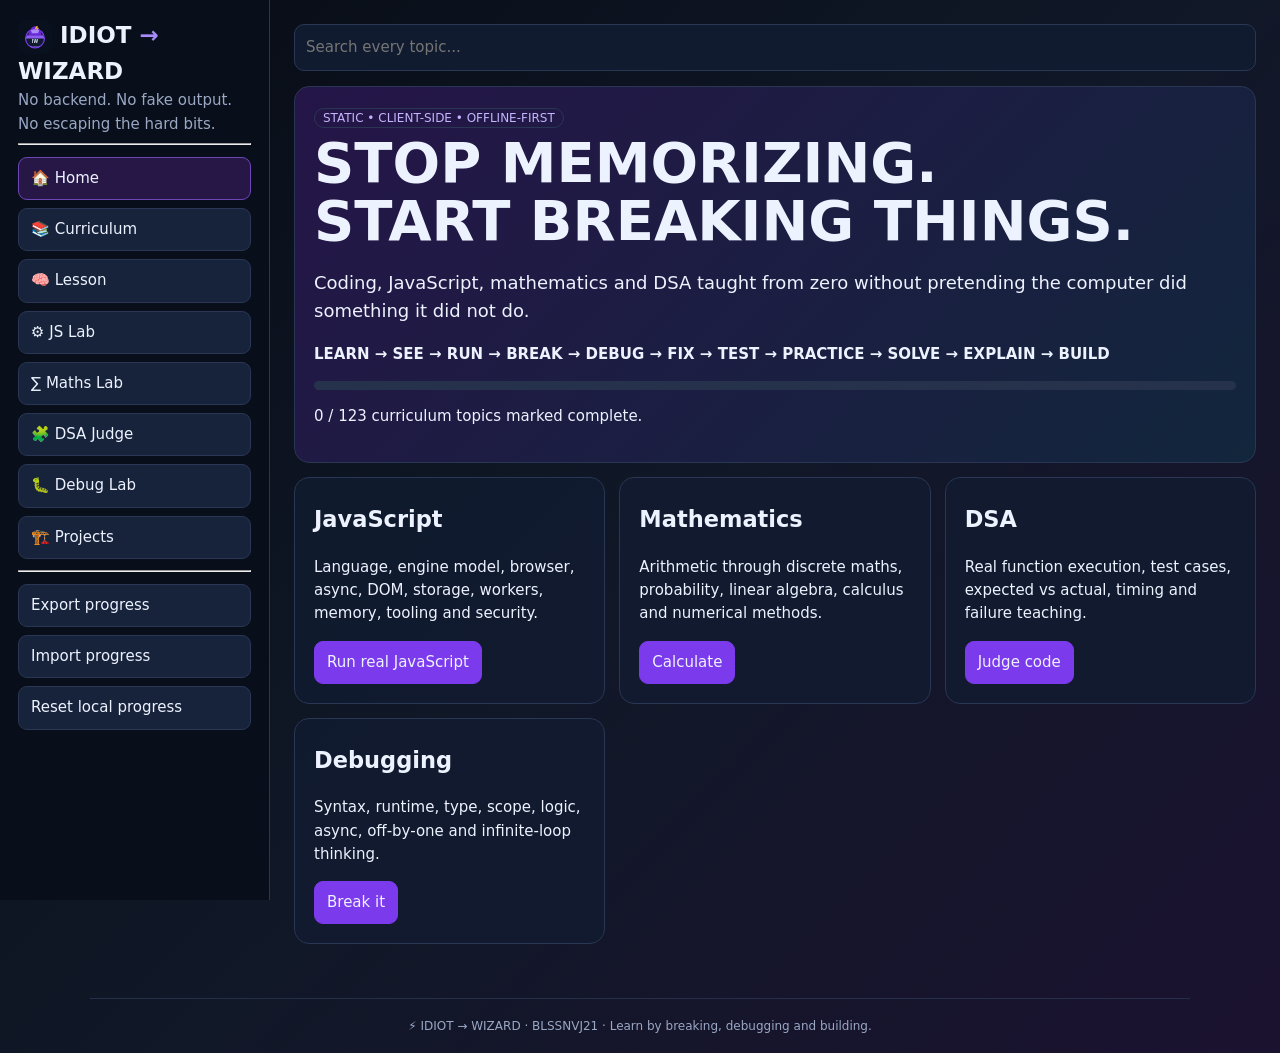
==== commit 1cc95df8: "seo: improve social metadata in index.html" ====
--- a/index.html
+++ b/index.html
@@ -10,13 +10,14 @@
 <meta name="referrer" content="strict-origin-when-cross-origin">
 <meta property="og:type" content="website">
 <meta property="og:site_name" content="IDIOT → WIZARD">
+<meta property="og:url" content="https://shreebalaji767.github.io/idiot-wizard/">
 <meta property="og:title" content="IDIOT → WIZARD — Learn JavaScript, Maths & DSA">
 <meta property="og:description" content="Learn JavaScript, Maths & DSA by breaking, debugging and building.">
-<meta property="og:image" content="icon.svg">
+<meta property="og:image" content="https://shreebalaji767.github.io/idiot-wizard/icon.svg">
 <meta name="twitter:card" content="summary">
 <meta name="twitter:title" content="IDIOT → WIZARD — Learn JavaScript, Maths & DSA">
 <meta name="twitter:description" content="Learn JavaScript, Maths & DSA by breaking, debugging and building.">
-<meta name="twitter:image" content="icon.svg">
+<meta name="twitter:image" content="https://shreebalaji767.github.io/idiot-wizard/icon.svg">
 <meta name="theme-color" content="#101827">
 <link rel="manifest" href="manifest.json">
 <link rel="icon" href="icon.svg" type="image/svg+xml">
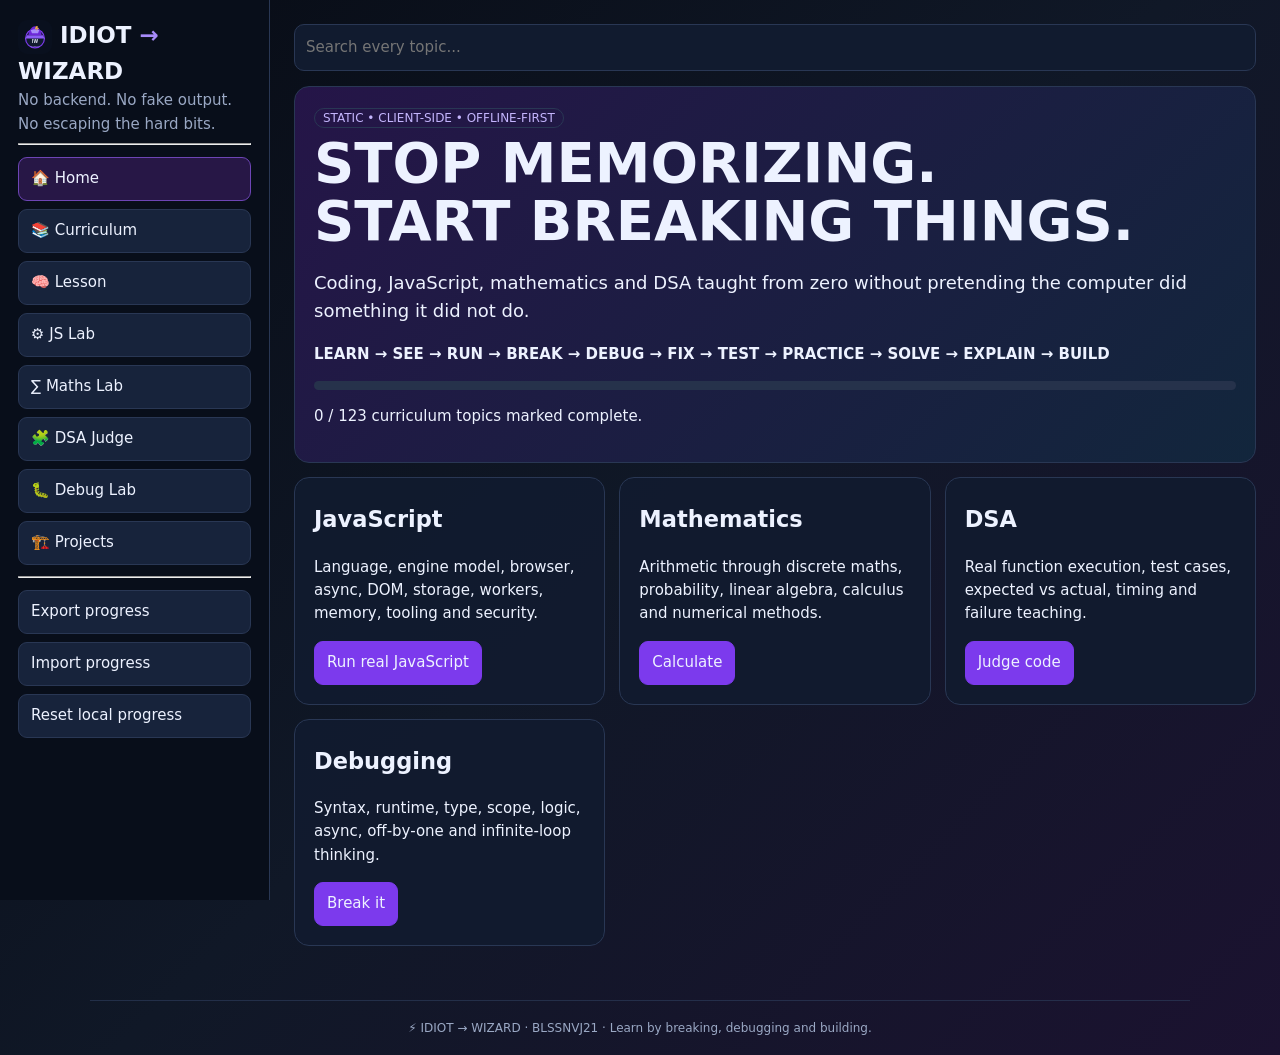
==== commit a68ea815: "responsive: apply universal device layout to index.html" ====
--- a/index.html
+++ b/index.html
@@ -20,6 +20,7 @@
 <meta name="twitter:image" content="https://shreebalaji767.github.io/idiot-wizard/icon.svg">
 <meta name="theme-color" content="#101827">
 <link rel="manifest" href="manifest.json">
+<link rel="stylesheet" href="responsive.css">
 <link rel="icon" href="icon.svg" type="image/svg+xml">
 <link rel="apple-touch-icon" href="icon.svg">
 
--- a/responsive.css
+++ b/responsive.css
@@ -0,0 +1,76 @@
+/* IDIOT → WIZARD — Universal responsive layer
+   Target: phones, tablets, laptops, desktops, ultrawide screens, touch and keyboard. */
+:root{
+  --iw-gutter:clamp(12px,2vw,32px);
+  --iw-radius:clamp(10px,1.2vw,18px);
+  --iw-control:44px;
+}
+html{width:100%;min-width:0;overflow-x:hidden;-webkit-text-size-adjust:100%;text-size-adjust:100%;scroll-padding-top:72px}
+body{width:100%;min-width:0;max-width:100%;overflow-x:hidden;overscroll-behavior-x:none}
+*,*::before,*::after{box-sizing:border-box}
+img,svg,video,canvas,iframe{max-width:100%;height:auto}
+button,input,select,textarea{max-width:100%;font:inherit}
+button,a,input,select,textarea{touch-action:manipulation}
+button{min-height:var(--iw-control)}
+input,select,textarea{min-height:var(--iw-control)}
+a{overflow-wrap:anywhere}
+pre{max-width:100%;overflow:auto;-webkit-overflow-scrolling:touch;tab-size:2}
+table{max-width:100%;border-collapse:collapse}
+[role="dialog"],.modal,.dialog{max-width:calc(100vw - 24px)}
+.overflow-x,.table-wrap,.table-responsive{max-width:100%;overflow-x:auto;-webkit-overflow-scrolling:touch}
+.grid,.cards,.two,.toolbar,.layout,.main-layout{min-width:0}
+.hero,.card,.panel,.box,.step,.idiot,.real,.trap,.danger,.build,.practice,.precise,.lab,.boss{min-width:0;overflow-wrap:anywhere}
+.code,code,pre{overflow-wrap:anywhere;word-break:break-word}
+@media (max-width:1100px){
+  .app,.wrap{grid-template-columns:1fr!important;display:block!important}
+  aside,.side{position:sticky!important;top:0!important;z-index:100;width:100%!important;height:auto!important;max-height:min(48vh,430px)!important;overflow:auto!important;border-right:0!important;border-bottom:1px solid var(--line,#2b3a58)!important}
+  .side nav,.nav,.list{display:grid;grid-template-columns:repeat(2,minmax(0,1fr));gap:6px}
+  .side nav button,.side .topic,.list button{min-height:44px;margin:0!important}
+  main,.main{width:100%!important;max-width:none!important;margin:0!important;padding:var(--iw-gutter)!important}
+  .topics{position:relative!important;top:0!important;height:auto!important;max-height:330px}
+}
+@media (max-width:800px){
+  .grid,.two,.toolbar{grid-template-columns:1fr!important}
+  .hero,.card,.panel,.box{padding:clamp(13px,3vw,20px)!important}
+  h1{font-size:clamp(30px,8vw,48px)!important}
+  h2{font-size:clamp(21px,5vw,32px)}
+  .editor,.out{min-height:240px!important}
+}
+@media (max-width:600px){
+  :root{--iw-gutter:12px}
+  body{font-size:14px;line-height:1.6}
+  .side{max-height:42vh!important;padding:10px!important}
+  .side nav,.nav,.list{grid-template-columns:1fr 1fr}
+  .nav a{min-height:44px;display:grid;place-items:center;text-align:center}
+  main,.main{padding:12px!important}
+  .hero,.card,.panel,.box{border-radius:12px!important;padding:13px!important}
+  .actions,.row{display:grid;grid-template-columns:1fr 1fr;gap:7px}
+  .actions>*:only-child,.row>*:only-child{grid-column:1/-1}
+  .actions button,.row button{width:100%;min-width:0}
+  .stage{display:grid;grid-template-columns:1fr 1fr}
+  .stage b{text-align:center}
+  .editor{min-height:220px!important;font-size:13px!important}
+  pre{font-size:12px}
+  table{font-size:12px}
+}
+@media (max-width:380px){
+  .side nav,.nav,.list,.actions,.row,.stage{grid-template-columns:1fr}
+  h1{font-size:28px!important}
+  button,input,select,textarea{font-size:14px}
+}
+@media (min-width:1600px){
+  main,.main{max-width:1320px}
+}
+@media (min-width:2200px){
+  main,.main{max-width:1500px}
+}
+@media (pointer:coarse){
+  button,.action,.topic,a{min-height:44px}
+  input,select,textarea{min-height:46px}
+}
+@media (prefers-reduced-motion:reduce){
+  *,*::before,*::after{scroll-behavior:auto!important;animation-duration:.01ms!important;animation-iteration-count:1!important;transition-duration:.01ms!important}
+}
+@media (prefers-contrast:more){
+  button,input,select,textarea,.card,.panel,.hero{border-width:2px}
+}
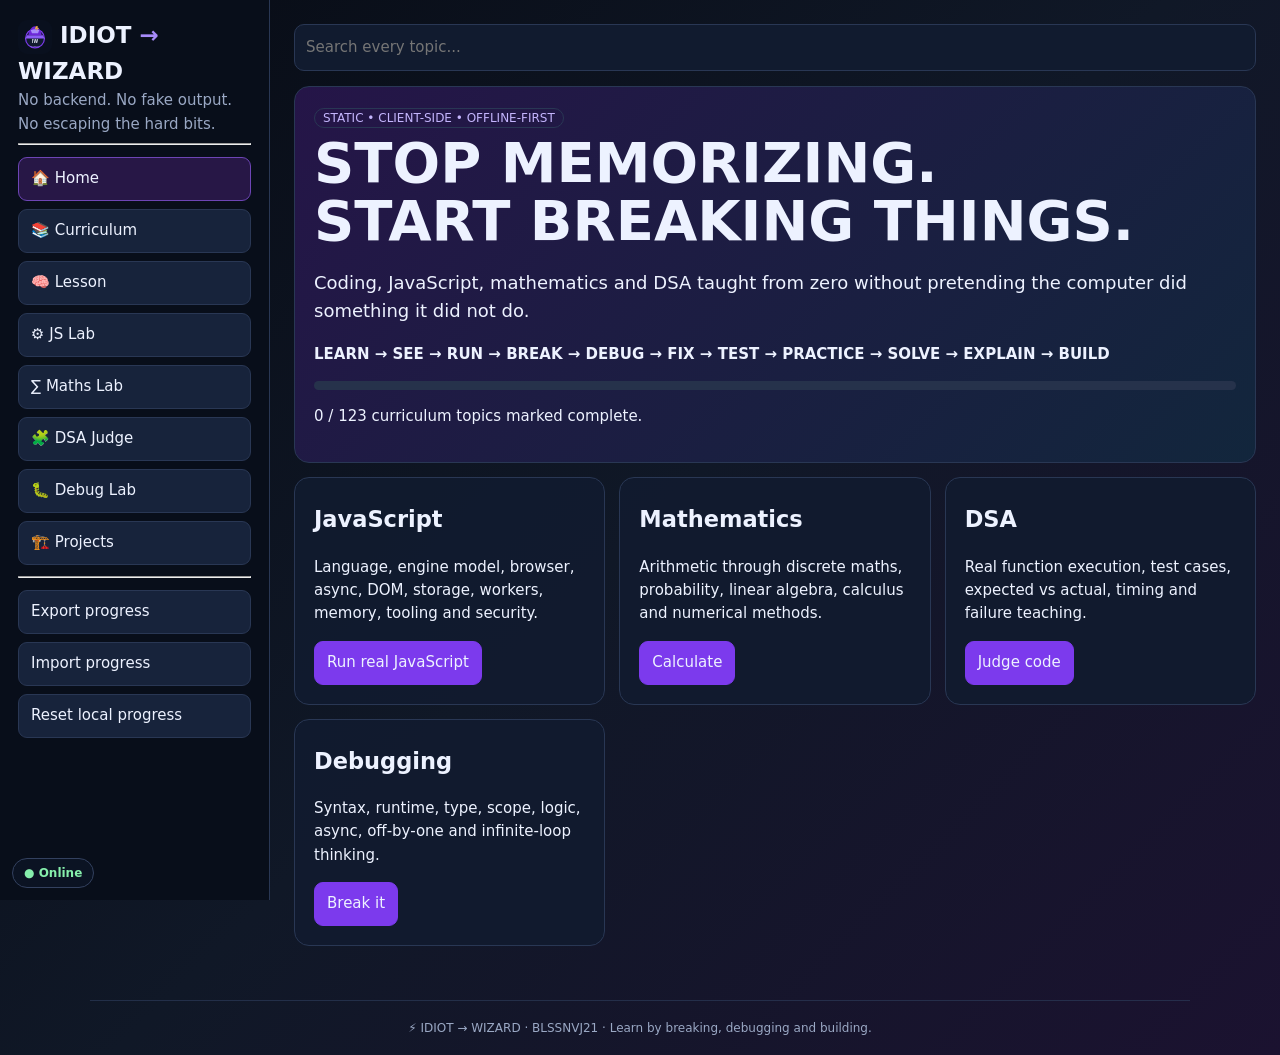
==== commit 72f1ed56: "Improve homepage accessibility labels" ====
--- a/index.html
+++ b/index.html
@@ -19,6 +19,9 @@
 <meta name="twitter:description" content="Learn JavaScript, Maths & DSA by breaking, debugging and building.">
 <meta name="twitter:image" content="https://shreebalaji767.github.io/idiot-wizard/icon.svg">
 <meta name="theme-color" content="#101827">
+<link rel="canonical" href="https://shreebalaji767.github.io/idiot-wizard/">
+<meta name="color-scheme" content="dark">
+<script type="application/ld+json">{"@context":"https://schema.org","@type":"EducationalOrganization","name":"IDIOT → WIZARD","url":"https://shreebalaji767.github.io/idiot-wizard/","description":"Offline-first learning studio for JavaScript, mathematics, DSA, debugging and practical programming.","creator":{"@type":"Person","name":"BLSSNVJ21"}}</script>
 <link rel="manifest" href="manifest.json">
 <link rel="stylesheet" href="responsive.css">
 <link rel="icon" href="icon.svg" type="image/svg+xml">
@@ -28,7 +31,7 @@
 <style>
 :root{--b:#09101e;--p:#111b2f;--p2:#17233b;--t:#edf2ff;--m:#9aa8c4;--a:#7c3aed;--g:#16a34a;--r:#dc2626;--l:#293754;--c:#070b14}
 *{box-sizing:border-box}body{margin:0;background:linear-gradient(135deg,#070b14,#101827,#1b1230);color:var(--t);font:15px/1.55 system-ui,sans-serif}.app{display:grid;grid-template-columns:270px 1fr;min-height:100vh}.side{background:#080e1a;border-right:1px solid var(--l);padding:18px;position:sticky;top:0;height:100vh;overflow:auto}.logo{font-size:23px;font-weight:900}.logo i{color:#a78bfa;font-style:normal}.muted{color:var(--m)}nav button,.side>button{width:100%;text-align:left;margin:4px 0}.active{background:#271746;border-color:#6d45b5}button{background:var(--p2);color:var(--t);border:1px solid var(--l);padding:9px 12px;border-radius:9px;cursor:pointer}button:hover{filter:brightness(1.15)}.primary{background:var(--a);border-color:var(--a)}.main{padding:24px;max-width:1500px;width:100%;margin:auto}.top{display:flex;gap:8px;margin-bottom:15px}.search{flex:1;background:var(--p);color:var(--t);border:1px solid var(--l);border-radius:10px;padding:11px}.hero,.card{background:rgba(17,27,47,.9);border:1px solid var(--l);border-radius:15px;padding:19px;margin-bottom:14px}.hero{background:linear-gradient(135deg,#251548,#12263c)}h1{font-size:clamp(30px,5vw,56px);line-height:1.05;margin:4px 0 12px}h2{margin-top:5px}.grid{display:grid;grid-template-columns:repeat(auto-fit,minmax(260px,1fr));gap:14px}.grid .card{margin:0}.bar{height:9px;background:#26324b;border-radius:9px;overflow:hidden}.fill{height:100%;background:linear-gradient(90deg,#7c3aed,#16a34a)}.topic{display:flex;gap:10px;padding:10px;border-bottom:1px solid #202c45}.topic small{display:block;color:var(--m)}.pill{font-size:12px;color:#c4b5fd;border:1px solid var(--l);border-radius:99px;padding:2px 8px}.lab{display:grid;grid-template-columns:1fr 1fr;gap:12px}.editor,.out{width:100%;min-height:340px;background:var(--c);color:#d1fae5;border:1px solid var(--l);border-radius:10px;padding:13px;font:13px/1.5 ui-monospace,monospace}.out{white-space:pre-wrap;overflow:auto}.err{color:#fecaca}.ok{color:#bbf7d0}.field{width:100%;padding:10px;background:#0b1323;color:var(--t);border:1px solid var(--l);border-radius:8px}.math{display:grid;grid-template-columns:repeat(auto-fit,minmax(230px,1fr));gap:12px}.result{white-space:pre-wrap;background:#090f1b;border:1px solid var(--l);border-radius:9px;padding:11px;margin-top:9px}.lesson p{max-width:900px}.lesson pre,pre{background:var(--c);border:1px solid var(--l);border-radius:8px;padding:12px;overflow:auto}.hidden{display:none!important}@media(max-width:850px){.app{display:block}.side{position:relative;height:auto;border:0;border-bottom:1px solid var(--l)}.main{padding:12px}.lab{grid-template-columns:1fr}}
-</style><style id="responsive-idiot-wizard">
+.sr-only{position:absolute!important;width:1px!important;height:1px!important;padding:0!important;margin:-1px!important;overflow:hidden!important;clip:rect(0,0,0,0)!important;white-space:nowrap!important;border:0!important}</style><style id="responsive-idiot-wizard">
 html{font-size:16px;scroll-behavior:smooth}html,body{min-width:0;max-width:100%;overflow-x:hidden}body{-webkit-text-size-adjust:100%;padding-bottom:env(safe-area-inset-bottom,0px)}img,svg,canvas,video,iframe{max-width:100%;height:auto}pre{max-width:100%;overflow:auto;-webkit-overflow-scrolling:touch;white-space:pre-wrap;overflow-wrap:anywhere}table{display:block;max-width:100%;overflow-x:auto;-webkit-overflow-scrolling:touch}button,input,select,textarea{font:inherit;max-width:100%}textarea{resize:vertical}
 @media(max-width:850px){
  .app{display:block!important}
@@ -49,8 +52,8 @@
 @media(max-width:380px){.side nav{grid-template-columns:1fr}.main{padding:8px!important}.hero,.card{padding:12px!important}}
 </style></head><body>
 <div class="app"><aside class="side"><div class="logo">IDIOT <i>→</i> WIZARD</div><div class="muted">No backend. No fake output. No escaping the hard bits.</div><hr>
-<nav id="nav"></nav><hr><button id="export">Export progress</button><button id="import">Import progress</button><input id="file" type="file" accept=".json" hidden><button id="reset">Reset local progress</button></aside>
-<main class="main"><div class="top"><input id="search" class="search" placeholder="Search every topic..."></div><div id="view"></div></main></div>
+<nav id="nav" aria-label="Primary navigation"></nav><hr><button id="export">Export progress</button><button id="import">Import progress</button><input id="file" type="file" accept=".json" hidden><button id="reset">Reset local progress</button></aside>
+<main class="main"><div class="top"><label class="sr-only" for="search">Search every topic</label><input id="search" class="search" aria-label="Search every topic" placeholder="Search every topic..."></div><div id="view"></div></main></div>
 <script>
 const C={
 JavaScript:[
@@ -200,7 +203,7 @@
 "Proof":["A proof is a chain of justified statements. Direct proof, contradiction, contrapositive and induction are core tools.","Idiot version: you are not allowed to say 'trust me bro'.","Programming connection: invariants explain why loops and algorithms remain correct."],
 "Debugging":["First reproduce. Then isolate. Then classify the failure. Then inspect values and control flow. Form a hypothesis, make the smallest fix, and run regression tests.","Idiot version: do not punch the computer. Interrogate it.","A stack trace is evidence, not an insult."]
 };
-function lesson(){return '<section class="card lesson"><span class="pill">IDIOT → WIZARD</span><h1>Full Teaching System</h1><p>Every JavaScript, Mathematics and DSA topic is taught with an idiot explanation, precise rule, practice task, trap and mastery check.</p><a class="primary" style="display:inline-block;text-decoration:none" href="learn.html">Open the full curriculum →</a></section><a class="primary" style="display:inline-block;text-decoration:none;margin-left:8px" href="practical.html">Open the real practical lab →</a></section>'}
+function lesson(){return '<section class="card lesson"><span class="pill">IDIOT → WIZARD</span><h1>Full Teaching System</h1><p>Every JavaScript, Mathematics and DSA topic is taught with an idiot explanation, precise rule, practice task, trap and mastery check.</p><a class="primary" style="display:inline-block;text-decoration:none" href="learn.html">Open the full curriculum →</a> <a class="primary" style="display:inline-block;text-decoration:none;margin-left:8px" href="practical.html">Open the real practical lab →</a></section>'}
 function jsLab(){return '<section class="hero"><h1>JavaScript Lab</h1><p>Code executes inside a sandboxed Web Worker. Console output and errors come from the browser.</p></section><div class="lab"><div><textarea id="jscode" class="editor">console.log("Hello, wizard");\nconst nums=[1,2,3,4,5];\nconsole.log("sum =",nums.reduce((a,b)=>a+b,0));</textarea><p><button class="primary" id="runjs">▶ Run</button> <button id="stopjs">■ Stop</button> <button id="clearjs">Clear</button> <button id="asyncjs">Async example</button> <button id="badjs">Break it</button></p></div><div id="jsout" class="out">Ready.</div></div><section class="card" id="teacher"><b>Error teacher:</b> Run something wrong and I will classify the failure.</section>'}
 function setupJS(){let w=null,code=document.querySelector("#jscode"),out=document.querySelector("#jsout"),teach=document.querySelector("#teacher");function stop(){if(w)w.terminate();w=null}document.querySelector("#runjs").onclick=function(){stop();out.className="out";out.textContent="Running...";let src='self.console={log:function(){postMessage({t:"log",v:[...arguments]})},warn:function(){postMessage({t:"warn",v:[...arguments]})},error:function(){postMessage({t:"error",v:[...arguments]})}};self.onmessage=async function(e){try{let AF=Object.getPrototypeOf(async function(){}).constructor;let r=await new AF(e.data)();postMessage({t:"done",v:r})}catch(x){postMessage({t:"err",n:x.name,m:x.message,s:x.stack})}}';w=new Worker(URL.createObjectURL(new Blob([src],{type:"text/javascript"})));w.onmessage=function(e){let m=e.data;if(m.t==="log"||m.t==="warn"||m.t==="error"){out.textContent+=(out.textContent==="Running..."?"":"\n")+m.t.toUpperCase()+": "+m.v.map(function(x){return typeof x==="object"?JSON.stringify(x):String(x)}).join(" ")}else if(m.t==="done"){out.textContent+="\nDONE";out.className="out ok"}else{out.textContent="✖ "+m.n+": "+m.m+"\n\n"+m.s;out.className="out err";teach.innerHTML="<b>Error teacher:</b> "+teachError(m.n,m.m)}};w.postMessage(code.value)};document.querySelector("#stopjs").onclick=function(){stop();out.textContent="Stopped."};document.querySelector("#clearjs").onclick=function(){out.textContent=""};document.querySelector("#asyncjs").onclick=function(){code.value='console.log("A");\nPromise.resolve().then(()=>console.log("microtask"));\nsetTimeout(()=>console.log("task"),0);\nconsole.log("B");'};document.querySelector("#badjs").onclick=function(){code.value='const n=42;\nconsole.log(n.toUpperCase());'}}
 function teachError(n,m){if(n==="SyntaxError")return"Syntax error: the parser cannot understand the program. Check brackets, quotes, punctuation and keywords.";if(n==="ReferenceError")return"Reference error: the name is unavailable in this scope. Check spelling, declaration and TDZ.";if(n==="TypeError")return"Type error: the value does not support that operation. Inspect typeof and the actual value.";return"Runtime failure: read the first useful stack frame, identify the operation that failed, inspect inputs, then make the smallest fix."}
